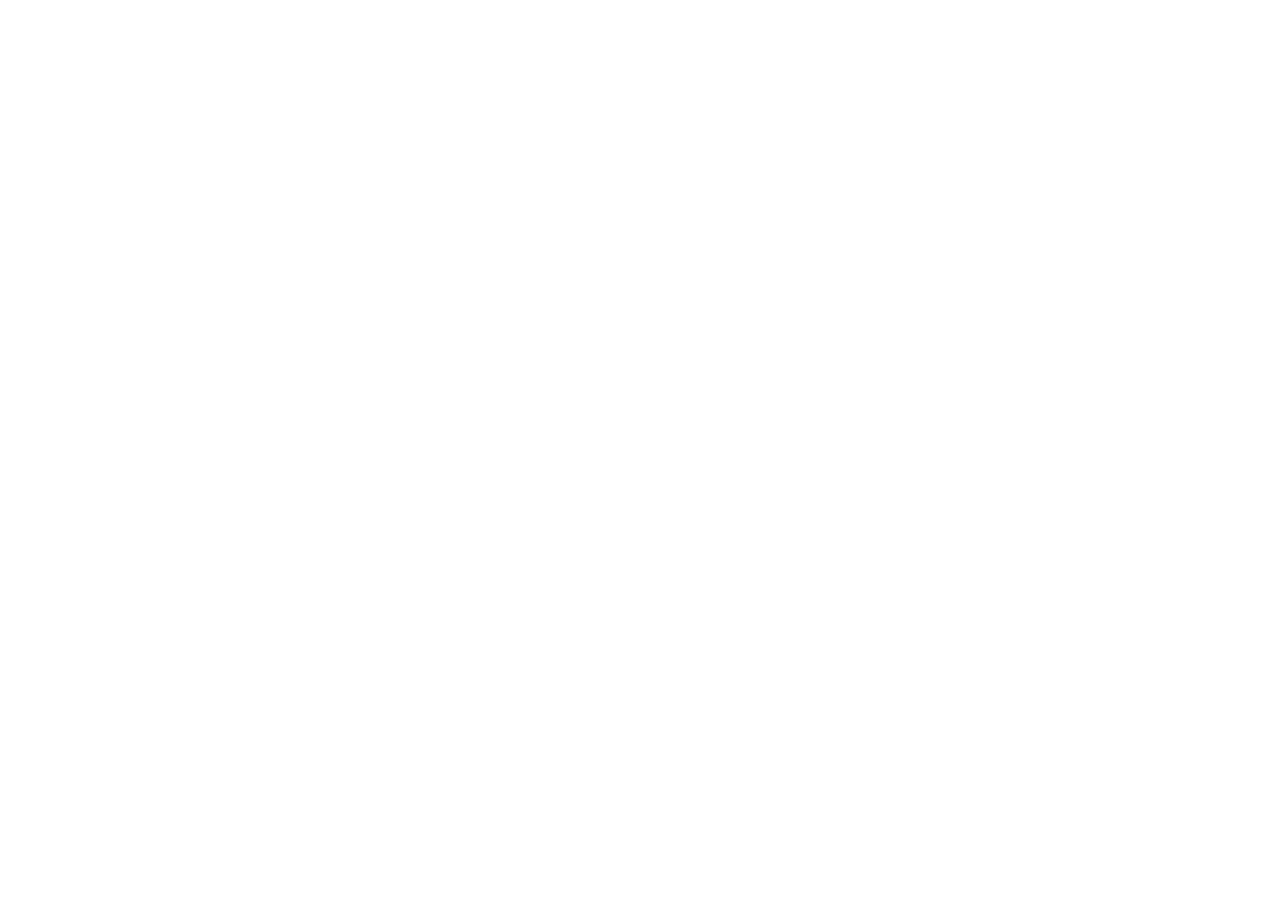
==== index.html @ 3a3200d0 "init: start folio project" ====
<!DOCTYPE html>
<html lang="en">
  <head>
    <meta charset="UTF-8" />
    <meta http-equiv="X-UA-Compatible" content="IE=edge" />
    <meta name="viewport" content="width=device-width, initial-scale=1.0" />
    <title>Personal Folio</title>
    <link rel="stylesheet" href="css/style.css" />
  </head>
  <body></body>
</html>
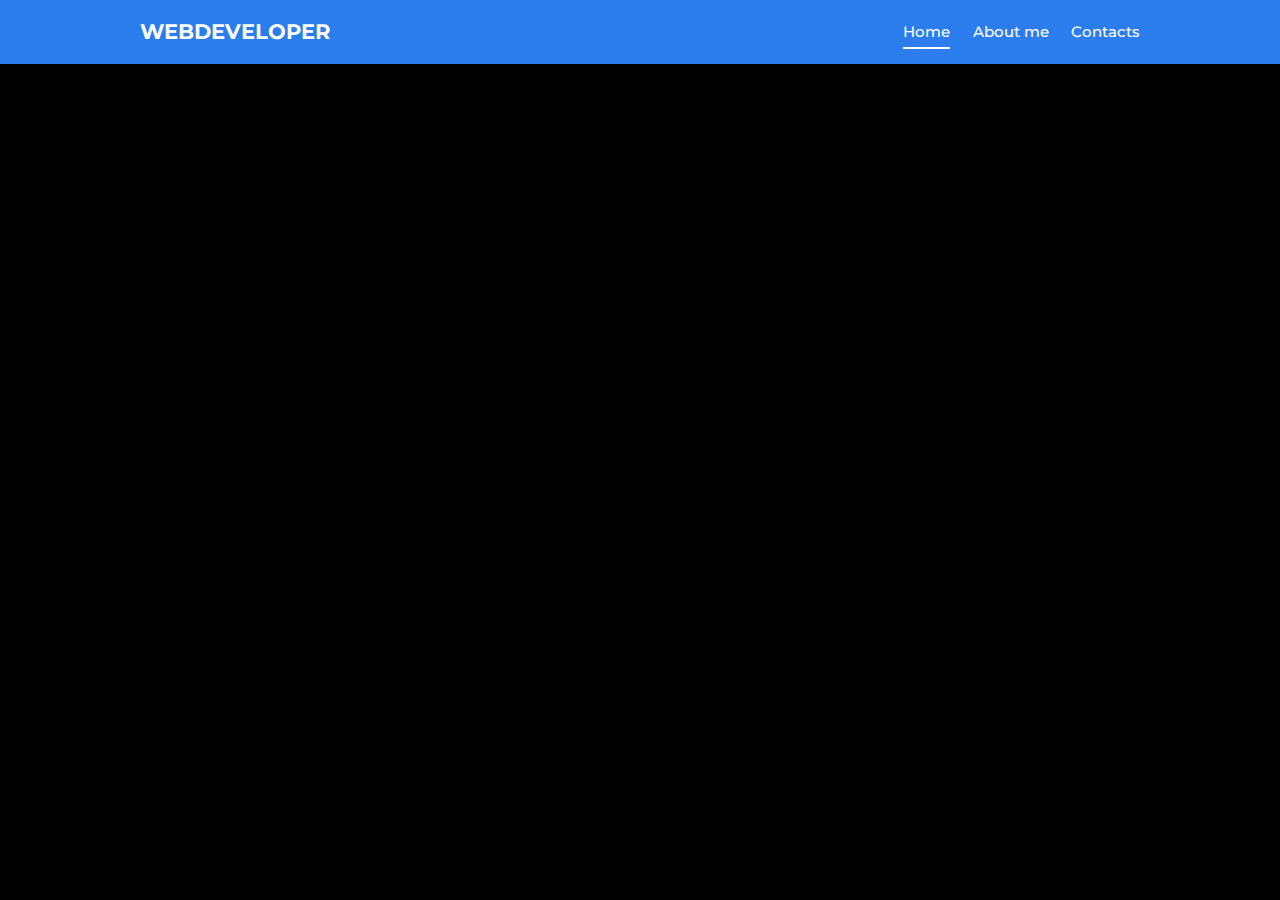
==== commit ee5b7629: "feat: add header" ====
--- a/index.html
+++ b/index.html
@@ -5,7 +5,31 @@
     <meta http-equiv="X-UA-Compatible" content="IE=edge" />
     <meta name="viewport" content="width=device-width, initial-scale=1.0" />
     <title>Personal Folio</title>
+    <link rel="preconnect" href="https://fonts.googleapis.com" />
+    <link rel="preconnect" href="https://fonts.gstatic.com" crossorigin />
+    <link
+      href="https://fonts.googleapis.com/css2?family=Montserrat:wght@300;400;500;700&display=swap"
+      rel="stylesheet"
+    />
     <link rel="stylesheet" href="css/style.css" />
   </head>
-  <body></body>
+  <body>
+    <div class="page">
+      <header class="header">
+        <div class="container">
+          <div class="header-inner">
+            <div class="header-brand">WEBDEVELOPER</div>
+            <div class="header-logo">
+              <img src="img/code.svg" alt="" />
+            </div>
+            <nav class="header-nav">
+              <a class="header-nav-link active" href="">Home</a>
+              <a class="header-nav-link" href="">About me</a>
+              <a class="header-nav-link" href="">Contacts</a>
+            </nav>
+          </div>
+        </div>
+      </header>
+    </div>
+  </body>
 </html>
--- a/css/style.css
+++ b/css/style.css
@@ -0,0 +1,104 @@
+html {
+  font-size: 15px;
+}
+
+body {
+  margin: 0;
+  font-family: 'Montserrat', sans-serif;
+  font-size: 1rem;
+  line-height: 1.6;
+}
+
+*,
+*::before,
+*::after {
+  box-sizing: border-box;
+}
+
+h1,
+h2,
+h3,
+h4,
+h5,
+h6 {
+  margin: 0;
+}
+
+p {
+  margin: 0 0 10px;
+}
+.container {
+  width: 100%;
+  max-width: 1000px;
+  margin: 0 auto;
+}
+
+/*page
+=====================*/
+
+.page {
+  width: 100%;
+  height: 100vh;
+
+  background: #000 url(../img/bg.jpg) center no-repeat;
+  background-size: cover;
+}
+
+/*header
+=====================*/
+
+.header {
+  padding: 1rem 0;
+
+  background: #2b7ded;
+}
+
+.header-inner {
+  display: flex;
+  justify-content: space-between;
+  align-items: center;
+}
+
+.header-brand {
+  font-size: 1.4rem;
+  color: #fff;
+  text-transform: uppercase;
+  font-weight: 700;
+}
+
+.header-logo img {
+  display: block;
+}
+
+.header-nav {
+  display: flex;
+}
+
+.header-nav-link {
+  margin-left: 1.5rem;
+
+  color: #fff;
+  font-size: 1rem;
+  font-weight: 500;
+  text-decoration: none;
+  transition: color 0.2s linear;
+}
+
+.header-nav-link:hover {
+  color: #c7d9f1;
+}
+
+.header-nav-link.active {
+  position: relative;
+}
+.header-nav-link.active::after {
+  content: '';
+  width: 100%;
+  height: 2px;
+
+  background-color: #fff;
+
+  position: absolute;
+  left: 0;
+  bottom: -5px;
+}
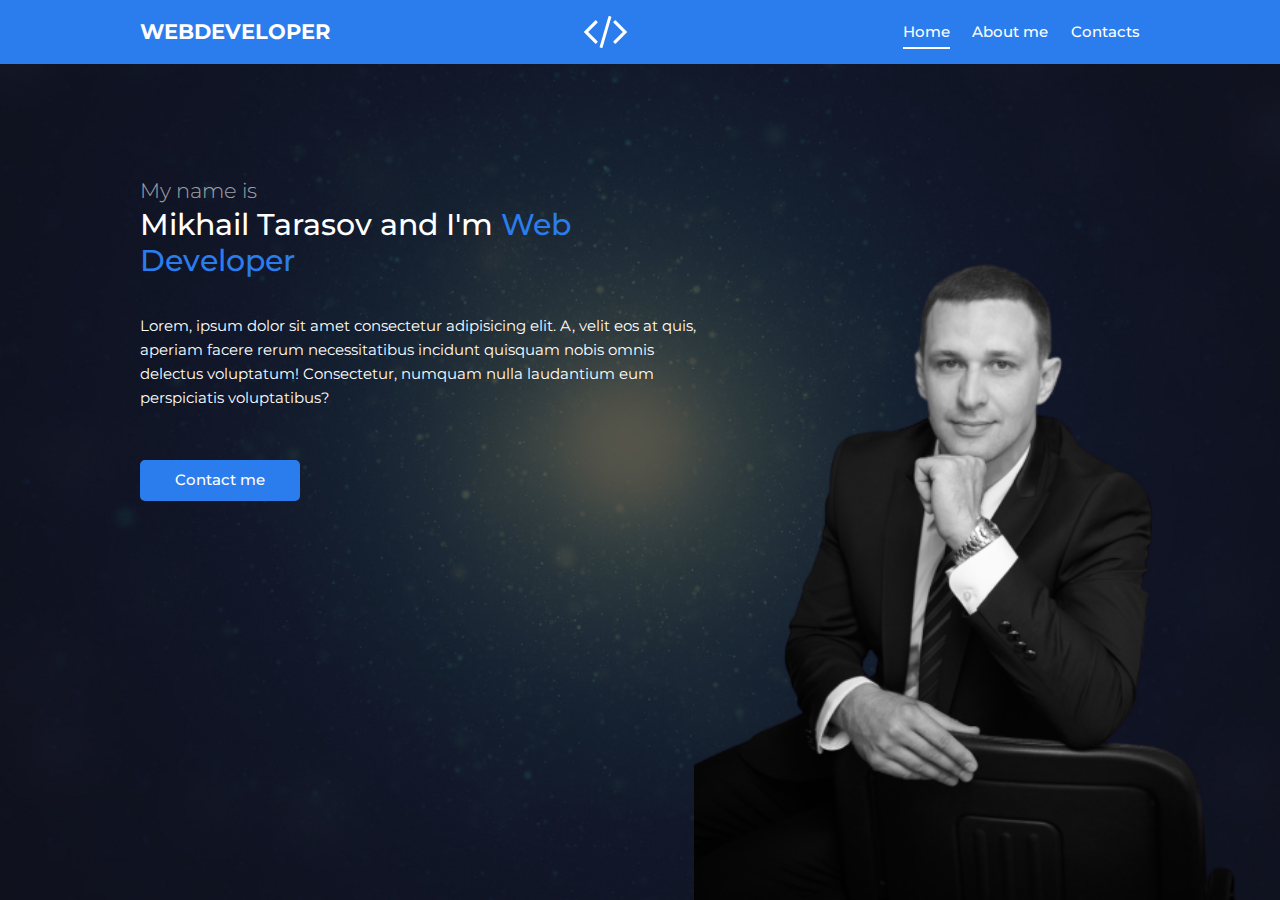
==== commit c75b3147: "feat: add content block" ====
--- a/index.html
+++ b/index.html
@@ -15,6 +15,7 @@
   </head>
   <body>
     <div class="page">
+      <!--header-->
       <header class="header">
         <div class="container">
           <div class="header-inner">
@@ -30,6 +31,28 @@
           </div>
         </div>
       </header>
+      <!--content-->
+      <div class="container">
+        <div class="content">
+          <h2 class="subtitle">My name is</h2>
+          <h1 class="title">
+            Mikhail Tarasov and I'm <span>Web Developer</span>
+          </h1>
+          <div class="text">
+            <p>
+              Lorem, ipsum dolor sit amet consectetur adipisicing elit. A, velit
+              eos at quis, aperiam facere rerum necessitatibus incidunt quisquam
+              nobis omnis delectus voluptatum! Consectetur, numquam nulla
+              laudantium eum perspiciatis voluptatibus?
+            </p>
+          </div>
+
+          <a class="btn" href="#">Contact me</a>
+        </div>
+      </div>
+
+      <img class="author" src="img/me.png" alt="my photo" />
     </div>
+    <!-- /.page-->
   </body>
 </html>
--- a/css/style.css
+++ b/css/style.css
@@ -39,6 +39,7 @@
 .page {
   width: 100%;
   height: 100vh;
+  position: relative;
 
   background: #000 url(../img/bg.jpg) center no-repeat;
   background-size: cover;
@@ -49,6 +50,7 @@
 
 .header {
   padding: 1rem 0;
+  margin-bottom: 110px;
 
   background: #2b7ded;
 }
@@ -102,3 +104,68 @@
   left: 0;
   bottom: -5px;
 }
+
+/*content
+=====================*/
+
+.content {
+  width: 565px;
+}
+
+.subtitle {
+  font-size: 1.4rem;
+  color: rgba(255, 255, 255, 0.6);
+  font-weight: 300;
+}
+
+.title {
+  margin-bottom: 35px;
+
+  font-size: 2rem;
+  color: #fff;
+  font-weight: 500;
+  line-height: 1.2;
+}
+
+.title span {
+  color: #2b7ded;
+}
+
+.text {
+  margin-bottom: 50px;
+
+  font-size: 1rem;
+  color: #fff;
+}
+
+/*button
+=====================*/
+
+.btn {
+  display: inline-block;
+  padding: 12px 35px;
+
+  font-size: 1rem;
+  line-height: 1.1;
+  color: #fff;
+  font-weight: 500;
+  text-decoration: none;
+
+  background-color: #2b7ded;
+  border-radius: 5px;
+  transition: background-color 0.2s linear;
+}
+
+.btn:hover {
+  background-color: #1063d8;
+}
+
+/*author
+=====================*/
+
+.author {
+  position: absolute;
+  bottom: 0;
+  right: 0;
+  height: 90vh;
+}
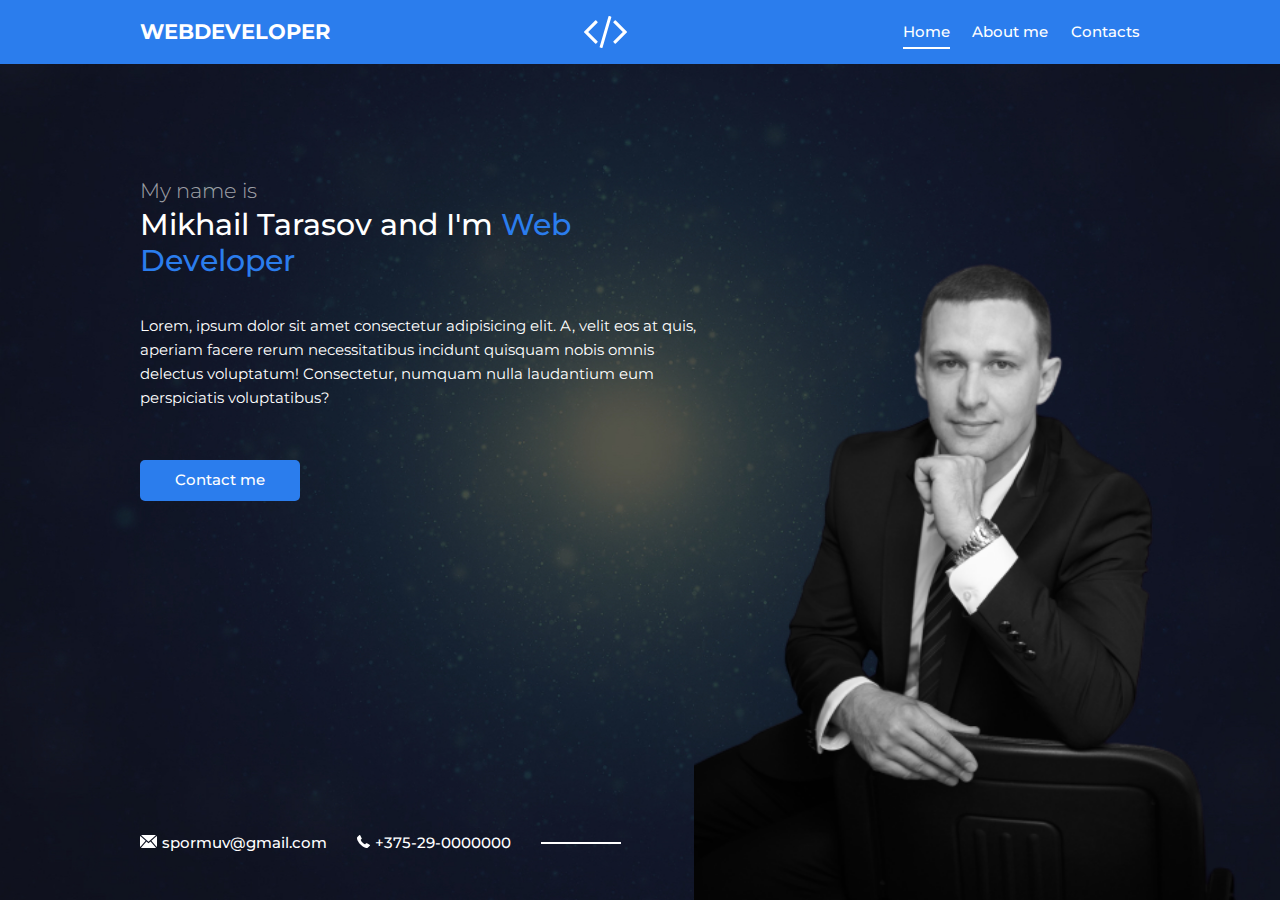
==== commit 3e545290: "feat: add footer" ====
--- a/index.html
+++ b/index.html
@@ -31,9 +31,9 @@
           </div>
         </div>
       </header>
-      <!--content-->
+      <!--main-->
       <div class="container">
-        <div class="content">
+        <main class="content">
           <h2 class="subtitle">My name is</h2>
           <h1 class="title">
             Mikhail Tarasov and I'm <span>Web Developer</span>
@@ -48,8 +48,30 @@
           </div>
 
           <a class="btn" href="#">Contact me</a>
+        </main>
+      </div>
+
+      <!--footer-->
+      <footer class="footer">
+        <div class="container">
+          <div class="contacts">
+            <a class="contacts-link" href="mailto:spormuv@gmail.com"
+              ><img
+                class="contacts-icon"
+                src="img/mail.svg"
+                alt=""
+              />spormuv@gmail.com</a
+            >
+            <a class="contacts-link" href="tel:+375290000000"
+              ><img
+                class="contacts-icon"
+                src="img/tel.svg"
+                alt=""
+              />+375-29-0000000</a
+            >
+          </div>
         </div>
-      </div>
+      </footer>
 
       <img class="author" src="img/me.png" alt="my photo" />
     </div>
--- a/css/style.css
+++ b/css/style.css
@@ -169,3 +169,59 @@
   right: 0;
   height: 90vh;
 }
+
+/*footer
+=====================*/
+
+.footer {
+  width: 100%;
+
+  position: absolute;
+  bottom: 45px;
+  left: 0;
+}
+
+/*contacts
+=====================*/
+
+.contacts {
+  display: flex;
+  align-items: center;
+}
+
+.contacts-link {
+  margin-right: 2rem;
+
+  font-size: 1rem;
+  font-weight: 500;
+  color: #fff;
+  text-decoration: none;
+}
+
+.contacts-link:last-child {
+  margin-right: 0;
+  position: relative;
+}
+
+.contacts-link:last-child::after {
+  content: '';
+  display: block;
+  width: 80px;
+  height: 2px;
+  margin-left: 2rem;
+
+  background-color: #fff;
+  pointer-events: none;
+
+  position: absolute;
+  left: 100%;
+  top: 11px;
+}
+
+.contacts-link:hover {
+  text-decoration: underline;
+}
+
+.contacts-icon {
+  margin-right: 5px;
+}
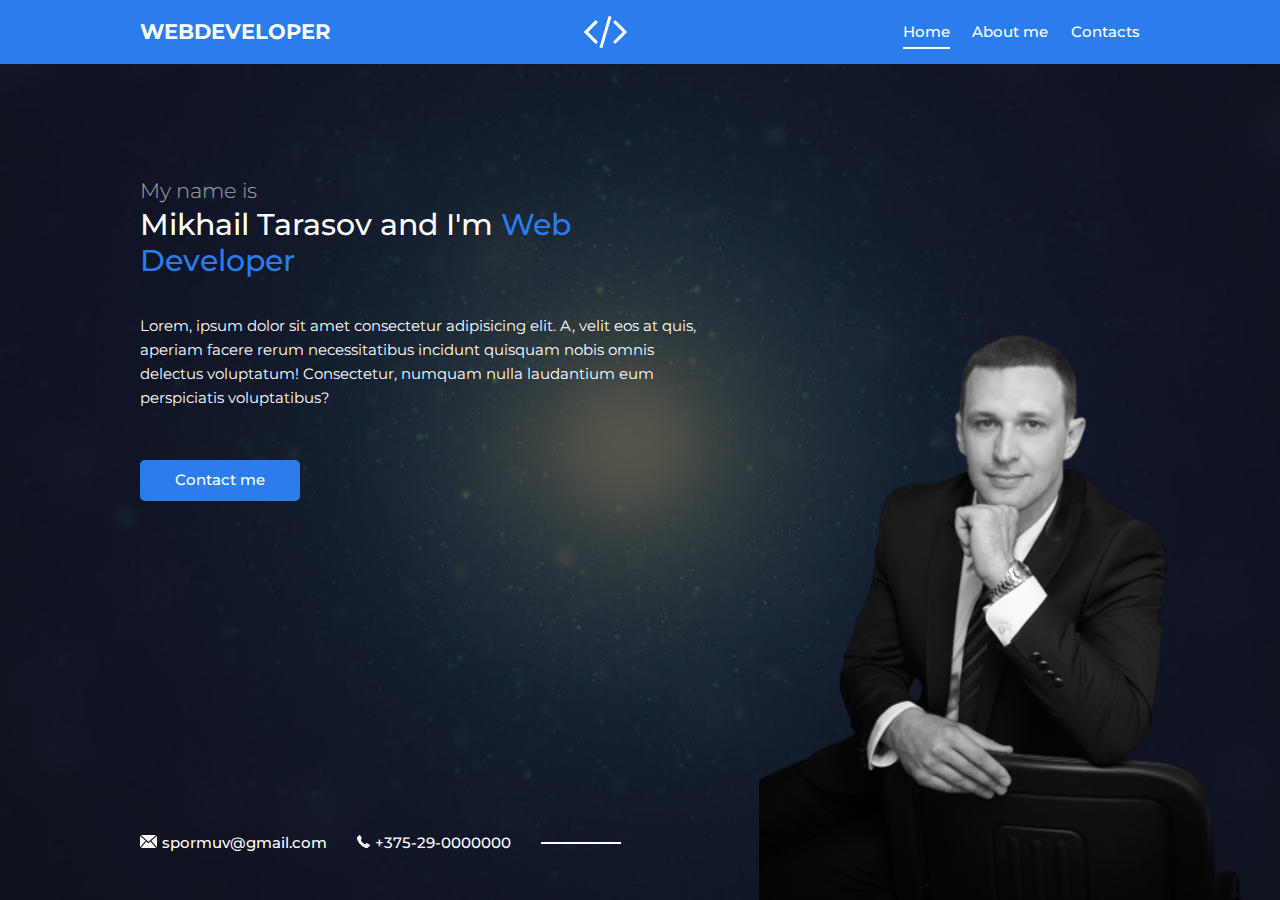
==== commit f89b3c07: "feat: implement adaptability" ====
--- a/index.html
+++ b/index.html
@@ -12,6 +12,8 @@
       rel="stylesheet"
     />
     <link rel="stylesheet" href="css/style.css" />
+    <link rel="shortcut icon" href="img/favicon.png" type="image/x-icon" />
+    <meta name="description" content="resume" />
   </head>
   <body>
     <div class="page">
@@ -24,9 +26,9 @@
               <img src="img/code.svg" alt="" />
             </div>
             <nav class="header-nav">
-              <a class="header-nav-link active" href="">Home</a>
-              <a class="header-nav-link" href="">About me</a>
-              <a class="header-nav-link" href="">Contacts</a>
+              <a class="header-nav-link active" href="index.html">Home</a>
+              <a class="header-nav-link" href="about.html">About me</a>
+              <a class="header-nav-link" href="contacts.html">Contacts</a>
             </nav>
           </div>
         </div>
@@ -34,10 +36,12 @@
       <!--main-->
       <div class="container">
         <main class="content">
-          <h2 class="subtitle">My name is</h2>
-          <h1 class="title">
-            Mikhail Tarasov and I'm <span>Web Developer</span>
-          </h1>
+          <div class="content-header">
+            <h2 class="subtitle">My name is</h2>
+            <h1 class="title">
+              Mikhail Tarasov and I'm <span>Web Developer</span>
+            </h1>
+          </div>
           <div class="text">
             <p>
               Lorem, ipsum dolor sit amet consectetur adipisicing elit. A, velit
@@ -47,7 +51,7 @@
             </p>
           </div>
 
-          <a class="btn" href="#">Contact me</a>
+          <a class="btn" href="contacts.html">Contact me</a>
         </main>
       </div>
 
--- a/css/style.css
+++ b/css/style.css
@@ -29,8 +29,9 @@
 }
 .container {
   width: 100%;
-  max-width: 1000px;
+  max-width: 1030px;
   margin: 0 auto;
+  padding: 0 1rem;
 }
 
 /*page
@@ -39,10 +40,13 @@
 .page {
   width: 100%;
   height: 100vh;
+  min-height: 770px;
   position: relative;
 
   background: #000 url(../img/bg.jpg) center no-repeat;
   background-size: cover;
+
+  overflow: hidden;
 }
 
 /*header
@@ -109,7 +113,13 @@
 =====================*/
 
 .content {
-  width: 565px;
+  height: 100%;
+  width: 100%;
+  max-width: 565px;
+}
+
+.content-header {
+  margin-bottom: 35px;
 }
 
 .subtitle {
@@ -119,8 +129,7 @@
 }
 
 .title {
-  margin-bottom: 35px;
-
+  margin-bottom: 10px;
   font-size: 2rem;
   color: #fff;
   font-weight: 500;
@@ -146,18 +155,26 @@
   padding: 12px 35px;
 
   font-size: 1rem;
+  font-family: inherit;
   line-height: 1.1;
   color: #fff;
   font-weight: 500;
   text-decoration: none;
 
+  border: 0;
   background-color: #2b7ded;
   border-radius: 5px;
   transition: background-color 0.2s linear;
+  cursor: pointer;
 }
 
 .btn:hover {
   background-color: #1063d8;
+}
+
+.btn-full {
+  display: block;
+  width: 100%;
 }
 
 /*author
@@ -167,7 +184,7 @@
   position: absolute;
   bottom: 0;
   right: 0;
-  height: 90vh;
+  height: 80%;
 }
 
 /*footer
@@ -225,3 +242,115 @@
 .contacts-icon {
   margin-right: 5px;
 }
+
+/*form
+=====================*/
+
+.form {
+  width: 100%;
+  max-width: 280px;
+}
+
+.form-group {
+  margin-bottom: 20px;
+}
+
+.input,
+.textarea {
+  display: block;
+  width: 100%;
+  padding: 12px 18px;
+
+  font-family: inherit;
+  font-size: 1rem;
+  color: #fff;
+
+  border: 0;
+  background-color: rgba(255, 255, 255, 0.1);
+  border-radius: 5px;
+}
+
+.textarea {
+  height: 100px;
+  resize: none;
+}
+
+.input::placeholder,
+.textarea::placeholder {
+  color: #fff;
+}
+
+/*media
+=====================*/
+
+@media (max-width: 1000px) {
+  .author {
+    right: -170px;
+  }
+}
+
+@media (max-width: 767px) {
+  .page {
+    min-height: 100vh;
+    height: auto;
+    padding-bottom: 2rem;
+  }
+  .header {
+    margin-bottom: 50px;
+  }
+  .header-logo {
+    display: none;
+  }
+  .header-brand {
+    font-size: 1.2rem;
+  }
+
+  .content {
+    max-width: none;
+    margin-bottom: 50px;
+    text-align: center;
+  }
+
+  .form {
+    margin: 0 auto;
+  }
+
+  .footer {
+    position: static;
+  }
+
+  .contacts {
+    flex-direction: column;
+  }
+  .contacts-link {
+    margin-right: 0;
+    margin-bottom: 0.5rem;
+  }
+  .contacts-link:last-child {
+    margin-bottom: 0;
+  }
+  .contacts-link:last-child::after {
+    display: none;
+  }
+  .author {
+    display: none;
+  }
+}
+
+@media (max-width: 565px) {
+  .header-inner {
+    flex-direction: column;
+  }
+  .header-brand {
+    margin-bottom: 1rem;
+  }
+}
+
+@media (max-width: 320px) {
+  .title {
+    font-size: 1.6rem;
+  }
+  .subtitle {
+    font-size: 1.2rem;
+  }
+}
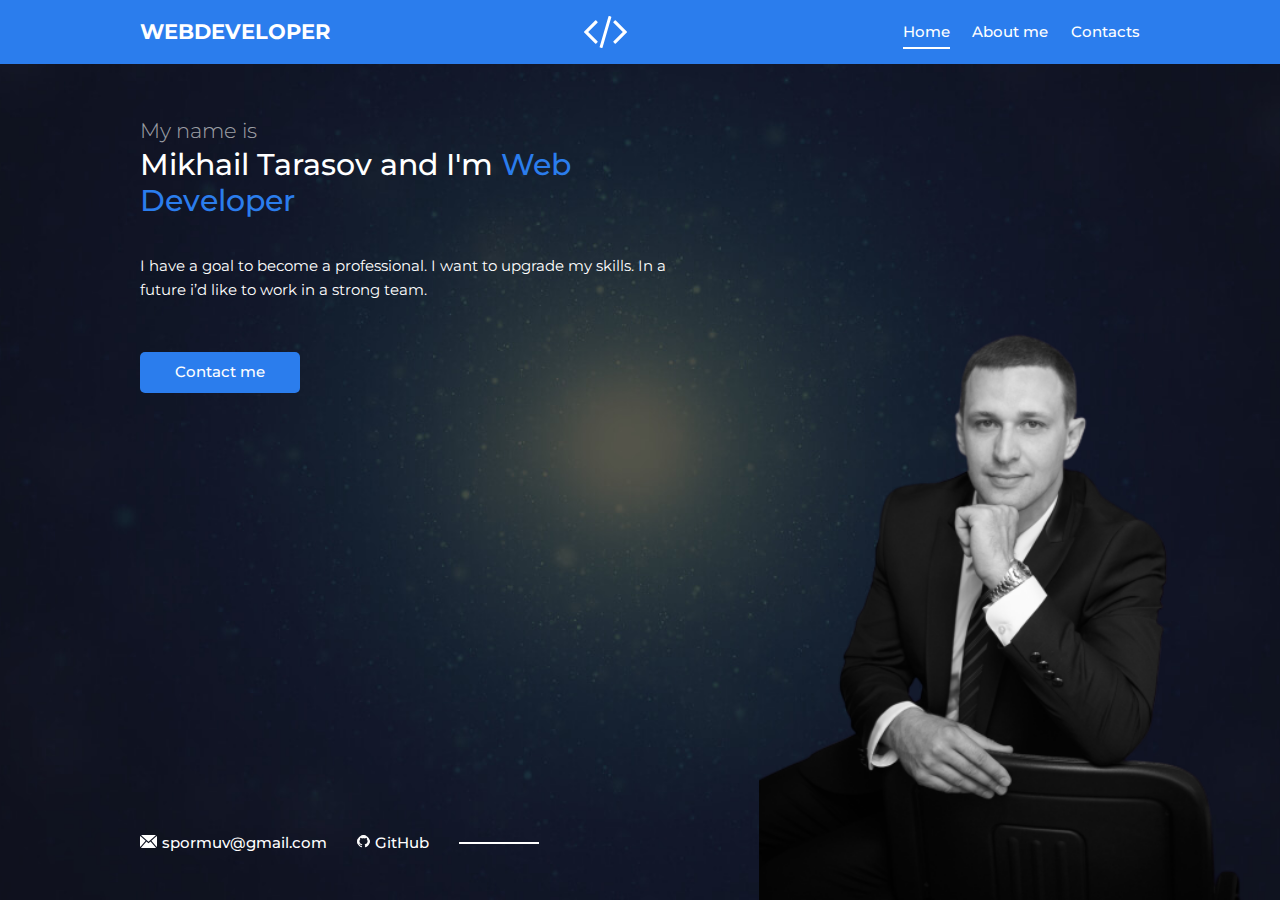
==== commit 0cfa7415: "fix: change personal info" ====
--- a/index.html
+++ b/index.html
@@ -44,10 +44,8 @@
           </div>
           <div class="text">
             <p>
-              Lorem, ipsum dolor sit amet consectetur adipisicing elit. A, velit
-              eos at quis, aperiam facere rerum necessitatibus incidunt quisquam
-              nobis omnis delectus voluptatum! Consectetur, numquam nulla
-              laudantium eum perspiciatis voluptatibus?
+              I have a goal to become a professional. I want to upgrade my
+              skills. In a future i’d like to work in a strong team.
             </p>
           </div>
 
@@ -66,12 +64,15 @@
                 alt=""
               />spormuv@gmail.com</a
             >
-            <a class="contacts-link" href="tel:+375290000000"
+            <a
+              class="contacts-link"
+              href="https://github.com/spormuv"
+              target="_blank"
               ><img
                 class="contacts-icon"
-                src="img/tel.svg"
+                src="img/github.png"
                 alt=""
-              />+375-29-0000000</a
+              />GitHub</a
             >
           </div>
         </div>
--- a/css/style.css
+++ b/css/style.css
@@ -40,7 +40,7 @@
 .page {
   width: 100%;
   height: 100vh;
-  min-height: 770px;
+  min-height: 840px;
   position: relative;
 
   background: #000 url(../img/bg.jpg) center no-repeat;
@@ -54,7 +54,7 @@
 
 .header {
   padding: 1rem 0;
-  margin-bottom: 110px;
+  margin-bottom: 50px;
 
   background: #2b7ded;
 }
@@ -116,6 +116,17 @@
   height: 100%;
   width: 100%;
   max-width: 565px;
+}
+
+.content-link {
+  color: #fff;
+  font-size: 1rem;
+  font-weight: 500;
+  text-decoration: none;
+}
+
+.content-link:hover {
+  text-decoration: underline;
 }
 
 .content-header {
@@ -289,7 +300,14 @@
   }
 }
 
-@media (max-width: 767px) {
+@media (max-width: 768px) {
+  .list {
+    list-style: none;
+    padding: 0;
+  }
+  .content-title {
+    text-decoration: underline;
+  }
   .page {
     min-height: 100vh;
     height: auto;
